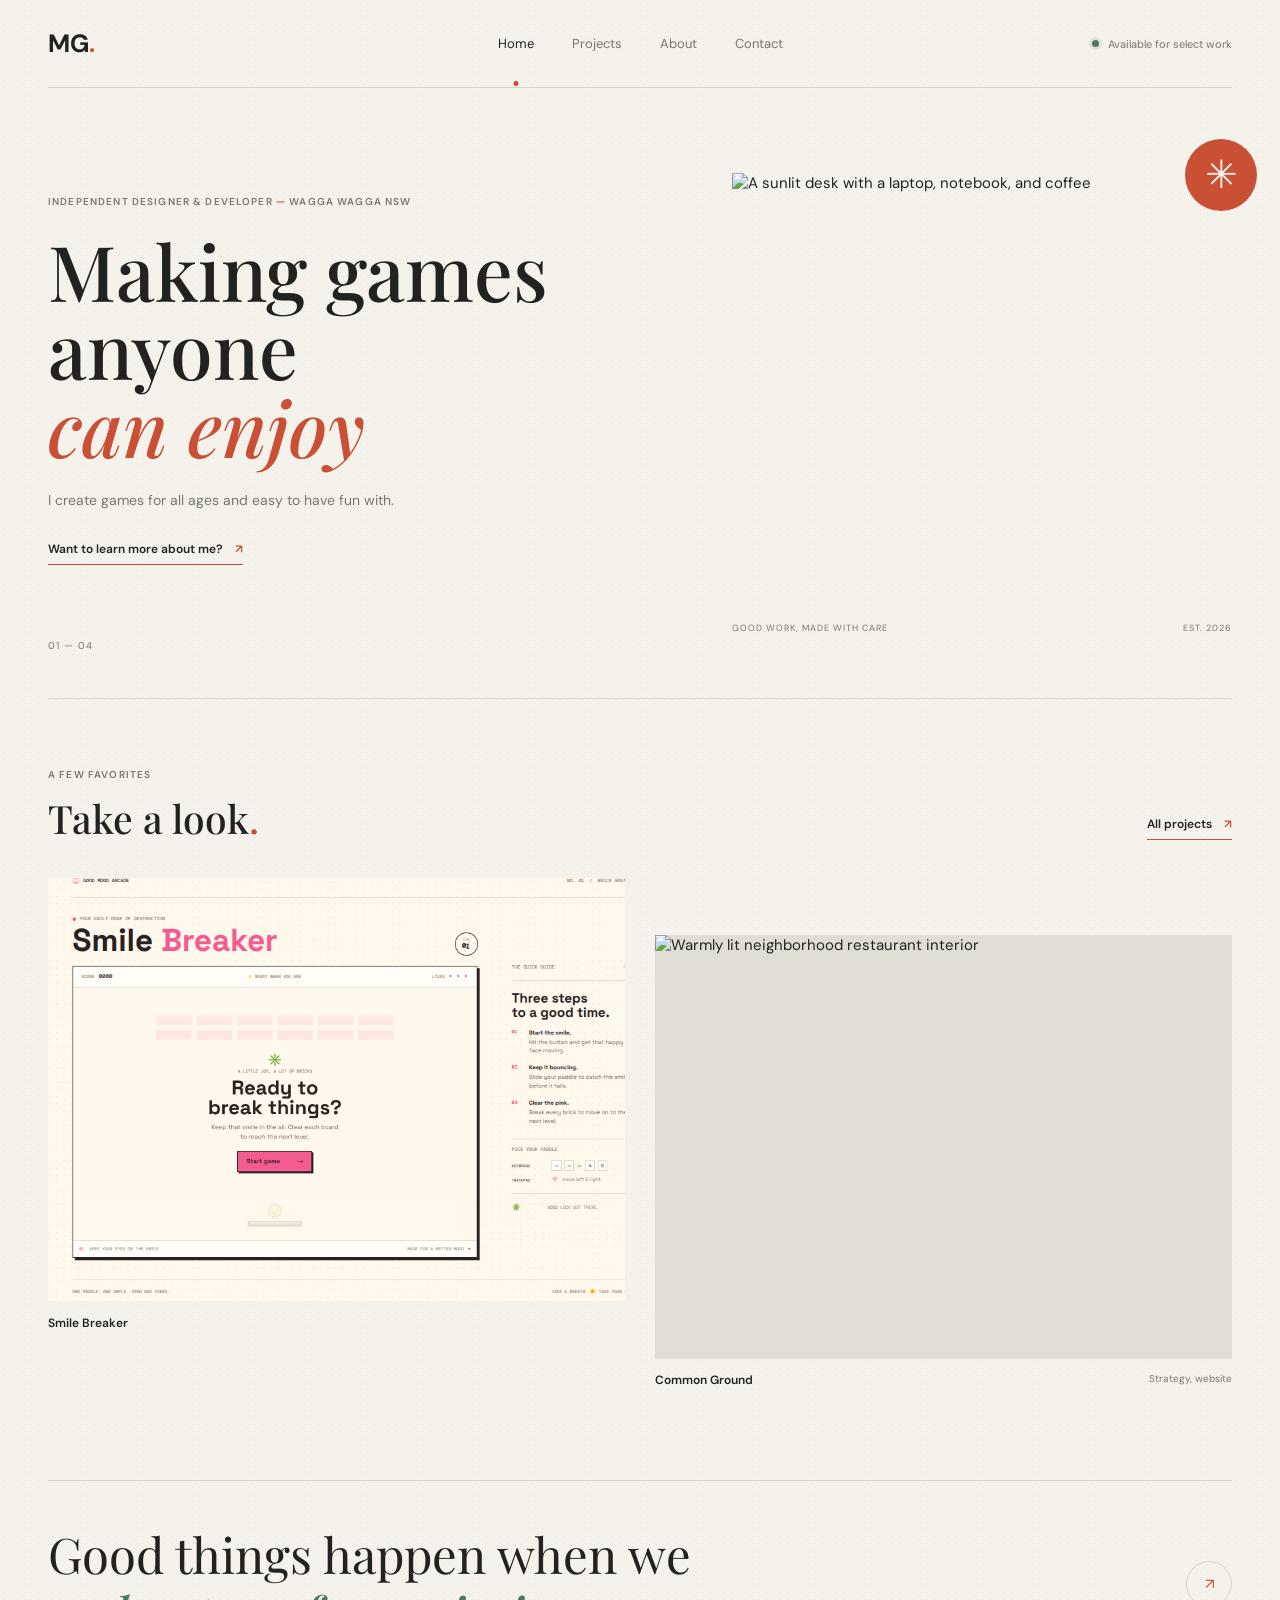
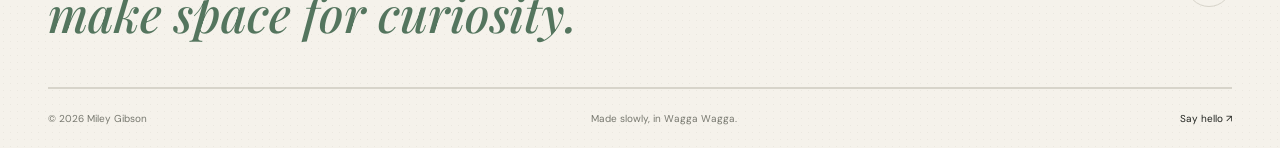
==== index.html @ dce5a99c "fixed images" ====
<!doctype html>
<html lang="en">
  <head>
    <meta charset="utf-8">
    <meta name="viewport" content="width=device-width, initial-scale=1">
    <meta name="description" content="The portfolio of Miley Gibson, an independent designer and developer.">
    <title>Miley Gibson — Designer & Developer</title>
    <link rel="preconnect" href="https://fonts.googleapis.com">
    <link rel="preconnect" href="https://fonts.gstatic.com" crossorigin>
    <link href="https://fonts.googleapis.com/css2?family=DM+Sans:wght@400;500;600;700&family=Playfair+Display:ital,wght@0,500;0,600;1,500;1,600&display=swap" rel="stylesheet">
    <link rel="stylesheet" href="styles.css">
  </head>
  <body>
    <header class="site-header">
      <a class="wordmark" href="index.html" aria-label="Miley Gibson, home">MG<span>.</span></a>
      <nav class="site-nav" aria-label="Main navigation">
        <a href="index.html" aria-current="page">Home</a>
        <a href="projects.html">Projects</a>
        <a href="about.html">About</a>
        <a href="contact.html">Contact</a>
      </nav>
      <a class="availability" href="contact.html"><span></span> Available for select work</a>
    </header>

    <main>
      <section class="home-hero page-wrap">
        <div class="hero-copy">
          <p class="eyebrow">Independent designer & developer <span>—</span> Wagga Wagga NSW</p>
          <h1>Making games<br>anyone<br><em>can enjoy</em></h1>
          <p class="hero-intro">I create games for all ages and easy to have fun with.</p>
          <a class="text-link" href="about.html">Want to learn more about me? <span aria-hidden="true">↗</span></a>
        </div>
        <figure class="hero-visual">
          <img src="https://images.unsplash.com/photo-1498050108023-c5249f4df085?auto=format&fit=crop&w=1400&q=85" alt="A sunlit desk with a laptop, notebook, and coffee">
          <figcaption><span>GOOD WORK, MADE WITH CARE</span><span>EST. 2026</span></figcaption>
          <span class="hero-stamp" aria-hidden="true">✳</span>
        </figure>
        <p class="hero-index" aria-hidden="true">01 — 04</p>
      </section>

      <section class="selected-work page-wrap" aria-labelledby="selected-work-title">
        <div class="section-heading">
          <div>
            <p class="eyebrow">A few favorites</p>
            <h2 id="selected-work-title">Take a look<span class="accent-dot">.</span></h2>
          </div>
          <a class="text-link" href="projects.html">All projects <span aria-hidden="true">↗</span></a>
        </div>
        <div class="project-grid">
          <a class="project-tile" href="/images/smilebreaker.png">
            <img src="images/smilebreaker.png" alt="Screenshot of Smile Breaker">
            <span class="tile-meta"><span>Smile Breaker</span><span></span></span>
          </a>
          <a class="project-tile project-tile-offset" href="projects.html#common-ground">
            <img src="https://images.unsplash.com/photo-1517248135467-4c7edcad34c4?auto=format&fit=crop&w=1100&q=85" alt="Warmly lit neighborhood restaurant interior">
            <span class="tile-meta"><span>Common Ground</span><span>Strategy, website</span></span>
          </a>
        </div>
      </section>

      <section class="home-note page-wrap">
        <p>Good things happen when we <em>make space for curiosity.</em></p>
        <a class="round-link" href="about.html" aria-label="Read more about Miley">↗</a>
      </section>
    </main>

    <footer class="site-footer page-wrap">
      <span>© 2026 Miley Gibson</span>
      <span>Made slowly, in Wagga Wagga.</span>
      <a href="mailto:mileygibson2028@gmail.com">Say hello ↗</a>
    </footer>
  </body>
</html>
---- styles.css ----
:root {
  color-scheme: light;
  --paper: #f5f2eb;
  --ink: #20231f;
  --muted: #77786f;
  --line: #d7d4ca;
  --coral: #c94f35;
  --green: #54755e;
  --serif: "Playfair Display", Georgia, serif;
  --sans: "DM Sans", sans-serif;
}

* { box-sizing: border-box; }

html { scroll-behavior: smooth; }

body {
  margin: 0;
  background-color: var(--paper);
  background-image: radial-gradient(#2528200d 0.65px, transparent 0.65px);
  background-size: 7px 7px;
  color: var(--ink);
  font-family: var(--sans);
  font-size: 15px;
  -webkit-font-smoothing: antialiased;
}

a { color: inherit; text-decoration: none; }
a:focus-visible { outline: 2px solid var(--coral); outline-offset: 5px; }
img { display: block; width: 100%; height: 100%; object-fit: cover; }
figure { margin: 0; }

.page-wrap { width: min(1190px, calc(100% - 96px)); margin-inline: auto; }

.site-header {
  width: min(1320px, calc(100% - 96px));
  height: 88px;
  margin-inline: auto;
  display: grid;
  grid-template-columns: 1fr 2fr 1fr;
  align-items: center;
  border-bottom: 1px solid var(--line);
}

.wordmark { font-size: 25px; font-weight: 700; letter-spacing: 0; }
.wordmark span, .accent-dot { color: var(--coral); }
.site-nav { display: flex; justify-content: center; gap: 38px; }
.site-nav a { position: relative; color: var(--muted); font-size: 13px; transition: color 180ms ease; }
.site-nav a:hover, .site-nav a[aria-current="page"] { color: var(--ink); }
.site-nav a[aria-current="page"]::after { position: absolute; bottom: -34px; left: 50%; width: 5px; height: 5px; border-radius: 50%; background: var(--coral); content: ""; transform: translateX(-50%); }
.availability { display: flex; justify-content: flex-end; align-items: center; gap: 9px; color: var(--muted); font-size: 11px; }
.availability > span { width: 7px; height: 7px; border-radius: 50%; background: var(--green); box-shadow: 0 0 0 3px #54755e20; }

.home-hero { position: relative; min-height: 610px; display: grid; grid-template-columns: 1fr 0.82fr; align-items: center; gap: 75px; padding-block: 74px 85px; }
.hero-copy { position: relative; z-index: 1; padding-bottom: 15px; animation: arrive 650ms ease-out both; }
.eyebrow { margin: 0 0 23px; color: var(--muted); font-size: 10px; font-weight: 600; letter-spacing: 1.15px; text-transform: uppercase; }
.eyebrow span { color: var(--coral); }
h1, h2, p { margin-top: 0; }
.hero-copy h1, .page-intro h1, .about-copy h1, .contact-copy h1 { margin-bottom: 22px; font-family: var(--serif); font-size: clamp(56px, 6vw, 82px); font-weight: 500; line-height: 1.02; letter-spacing: 0; }
h1 em, h2 em { color: var(--coral); font-weight: 500; }
.hero-intro { max-width: 370px; margin-bottom: 25px; color: var(--muted); font-size: 14px; line-height: 1.85; }
.text-link { display: inline-flex; align-items: center; gap: 12px; padding-bottom: 7px; border-bottom: 1px solid var(--coral); font-size: 12px; font-weight: 600; transition: gap 180ms ease; }
.text-link:hover { gap: 18px; }
.text-link span, .email-link span { color: var(--coral); }
.hero-visual { position: relative; height: 430px; animation: arrive 750ms 100ms ease-out both; }
.hero-visual img { object-position: center; }
.hero-visual figcaption { position: absolute; right: 0; bottom: -31px; left: 0; display: flex; justify-content: space-between; color: var(--muted); font-size: 9px; letter-spacing: 1px; }
.hero-stamp { position: absolute; top: -34px; right: -25px; display: grid; width: 72px; aspect-ratio: 1; place-items: center; border-radius: 50%; background: var(--coral); color: var(--paper); font-size: 39px; }
.hero-index { position: absolute; bottom: 36px; left: 0; color: var(--muted); font-size: 10px; letter-spacing: 1px; }

.selected-work { padding-block: 69px 92px; border-top: 1px solid var(--line); }
.section-heading { display: flex; justify-content: space-between; align-items: end; margin-bottom: 34px; }
.section-heading .eyebrow { margin-bottom: 11px; }
.section-heading h2 { margin: 0; font-family: var(--serif); font-size: 39px; font-weight: 500; }
.section-heading > .text-link { margin-bottom: 4px; }
.project-grid { display: grid; grid-template-columns: 1fr 1fr; gap: 30px; align-items: start; }
.project-tile { display: block; }
.project-tile img { aspect-ratio: 1.36; background: #e0ddd4; transition: filter 220ms ease; }
.project-tile:hover img { filter: saturate(1.13); }
.project-tile-offset { margin-top: 57px; }
.tile-meta { display: flex; justify-content: space-between; gap: 16px; padding-top: 13px; font-size: 12px; font-weight: 600; }
.tile-meta span + span { color: var(--muted); font-size: 10px; font-weight: 400; }
.home-note { display: flex; justify-content: space-between; align-items: center; padding-block: 44px; border-top: 1px solid var(--line); border-bottom: 1px solid var(--line); }
.home-note p { max-width: 660px; margin: 0; font-family: var(--serif); font-size: clamp(30px, 4vw, 49px); line-height: 1.2; }
.home-note em { color: var(--green); font-weight: 500; }
.round-link { display: grid; width: 46px; aspect-ratio: 1; place-items: center; border: 1px solid var(--line); border-radius: 50%; color: var(--coral); transition: color 180ms ease, background 180ms ease; }
.round-link:hover { background: var(--coral); color: white; }

.inner-page { min-height: calc(100vh - 160px); padding-top: 80px; }
.page-intro { display: grid; grid-template-columns: 1fr 0.6fr; align-items: end; margin-bottom: 65px; }
.page-intro .eyebrow { grid-column: 1 / -1; margin-bottom: 22px; }
.page-intro h1 { margin: 0; }
.intro-note { max-width: 340px; margin: 0 0 8px; color: var(--muted); font-size: 14px; line-height: 1.8; }
.work-list { display: grid; grid-template-columns: 1fr 1fr; column-gap: 29px; row-gap: 57px; }
.work-item:nth-child(3) { grid-column: 1 / -1; width: calc(50% - 15px); }
.work-image { position: relative; display: block; overflow: hidden; background: #e0ddd4; }
.work-image img { aspect-ratio: 1.37; transition: transform 350ms ease; }
.work-image:hover img { transform: scale(1.025); }
.image-arrow { position: absolute; right: 13px; bottom: 13px; display: grid; width: 35px; aspect-ratio: 1; place-items: center; border-radius: 50%; background: var(--paper); color: var(--coral); }
.work-caption { padding-top: 15px; }
.work-caption h2 { margin-bottom: 5px; font-family: var(--serif); font-size: 24px; font-weight: 500; }
.work-caption p { margin-bottom: 10px; color: var(--muted); font-size: 12px; }
.work-caption > span { color: var(--green); font-size: 9px; letter-spacing: 0.45px; text-transform: uppercase; }
.closing-cta { display: flex; align-items: center; justify-content: space-between; margin-top: 75px; padding-block: 26px; border-top: 1px solid var(--line); border-bottom: 1px solid var(--line); }
.closing-cta p { margin: 0; font-family: var(--serif); font-size: 23px; }

.about-layout { display: grid; grid-template-columns: 1fr 0.82fr; align-items: center; gap: 90px; padding-block: 10px 100px; }
.about-copy h1 { margin-bottom: 22px; }
.about-lede { max-width: 420px; margin-bottom: 23px; color: var(--ink); font-family: var(--serif); font-size: 21px; line-height: 1.5; }
.about-copy > p:not(.eyebrow):not(.about-lede) { max-width: 445px; margin-bottom: 17px; color: var(--muted); font-size: 13px; line-height: 1.9; }
.about-copy .text-link { margin-top: 10px; }
.about-image { position: relative; height: 455px; }
.about-image img { object-position: center; }
.about-image figcaption { position: absolute; right: 0; bottom: -25px; color: var(--muted); font-size: 10px; }
.about-details { display: grid; grid-template-columns: 1fr 0.82fr; gap: 90px; padding-block: 44px 70px; border-top: 1px solid var(--line); }
.about-details .eyebrow { margin-bottom: 14px; }
.about-details h2 { margin: 0; font-family: var(--serif); font-size: 35px; font-weight: 500; line-height: 1.18; }
.capabilities { margin: 0; padding: 0; list-style: none; }
.capabilities li { display: flex; gap: 20px; padding-block: 15px; border-bottom: 1px solid var(--line); font-size: 13px; }
.capabilities li:first-child { border-top: 1px solid var(--line); }
.capabilities li span { color: var(--coral); font-size: 10px; }

.contact-page { display: flex; flex-direction: column; justify-content: center; padding-top: 40px; padding-bottom: 55px; }
.contact-layout { display: grid; grid-template-columns: 1fr 0.52fr; align-items: center; gap: 105px; padding-block: 40px 72px; }
.contact-copy h1 { margin-bottom: 24px; }
.contact-lede { max-width: 400px; margin-bottom: 28px; color: var(--muted); font-size: 14px; line-height: 1.85; }
.email-link { display: inline-flex; align-items: center; gap: 13px; padding-bottom: 7px; border-bottom: 1px solid var(--coral); font-family: var(--serif); font-size: 20px; }
.contact-note { min-height: 270px; padding: 27px 28px; border: 1px solid var(--line); background: #f7f5efb3; }
.note-mark { display: block; margin-bottom: 16px; color: var(--coral); font-size: 25px; }
.contact-note > p { max-width: 220px; margin-bottom: 31px; font-family: var(--serif); font-size: 20px; line-height: 1.4; }
.contact-meta { display: grid; gap: 5px; margin-top: 17px; }
.contact-meta span { color: var(--muted); font-size: 9px; letter-spacing: 1px; }
.contact-meta strong { font-size: 11px; font-weight: 500; }
.contact-meta a:hover { color: var(--coral); }
.contact-bottom { display: flex; justify-content: space-between; padding-top: 20px; border-top: 1px solid var(--line); color: var(--muted); font-size: 10px; }

.site-footer { display: flex; justify-content: space-between; gap: 16px; padding-block: 23px; border-top: 1px solid var(--line); color: var(--muted); font-size: 10px; }
.site-footer a { color: var(--ink); }
.site-footer a:hover { color: var(--coral); }

@keyframes arrive { from { opacity: 0; transform: translateY(12px); } to { opacity: 1; transform: translateY(0); } }

@media (max-width: 800px) {
  .page-wrap, .site-header { width: min(100% - 48px, 620px); }
  .site-header { height: 75px; grid-template-columns: auto 1fr; }
  .site-nav { justify-content: flex-end; gap: clamp(13px, 4vw, 28px); }
  .availability { display: none; }
  .home-hero { min-height: auto; grid-template-columns: 1fr 0.85fr; gap: 32px; padding-block: 75px 80px; }
  .hero-copy h1, .page-intro h1, .about-copy h1, .contact-copy h1 { font-size: clamp(51px, 9vw, 70px); }
  .hero-visual { height: 340px; }
  .hero-stamp { right: -14px; width: 59px; font-size: 31px; }
  .about-layout { gap: 40px; }
  .about-details { gap: 40px; }
  .contact-layout { gap: 50px; }
}

@media (max-width: 560px) {
  .page-wrap, .site-header { width: calc(100% - 40px); }
  .site-header { height: auto; min-height: 78px; grid-template-columns: 1fr; gap: 13px; padding-block: 13px; }
  .wordmark { font-size: 22px; }
  .site-nav { justify-content: space-between; gap: 12px; }
  .site-nav a { font-size: 12px; }
  .site-nav a[aria-current="page"]::after { bottom: -7px; }
  .home-hero { grid-template-columns: 1fr; gap: 42px; padding-block: 59px 62px; }
  .hero-copy { padding: 0; }
  .hero-copy h1, .page-intro h1, .about-copy h1, .contact-copy h1 { font-size: clamp(54px, 14vw, 72px); }
  .hero-visual { height: 300px; margin-right: 10px; }
  .hero-index { bottom: 16px; }
  .selected-work { padding-block: 48px 58px; }
  .section-heading h2 { font-size: 32px; }
  .section-heading { align-items: end; gap: 12px; }
  .section-heading > .text-link { flex: 0 0 auto; font-size: 10px; }
  .project-grid { grid-template-columns: 1fr; gap: 27px; }
  .project-tile-offset { margin-top: 0; }
  .home-note { gap: 18px; padding-block: 30px; }
  .home-note p { font-size: 31px; }
  .round-link { flex: 0 0 42px; width: 42px; }
  .inner-page { min-height: auto; padding-top: 58px; }
  .page-intro { grid-template-columns: 1fr; gap: 14px; margin-bottom: 40px; }
  .page-intro .eyebrow { margin-bottom: 5px; }
  .intro-note { max-width: 380px; }
  .work-list { grid-template-columns: 1fr; row-gap: 35px; }
  .work-item:nth-child(3) { grid-column: auto; width: 100%; }
  .closing-cta { margin-top: 48px; }
  .about-layout { grid-template-columns: 1fr; gap: 40px; padding-block: 0 75px; }
  .about-image { height: 340px; margin-right: 8px; }
  .about-details { grid-template-columns: 1fr; gap: 27px; padding-block: 35px 48px; }
  .contact-page { padding-top: 27px; }
  .contact-layout { grid-template-columns: 1fr; gap: 38px; padding-block: 32px 48px; }
  .contact-note { min-height: auto; }
  .contact-bottom { gap: 18px; line-height: 1.6; }
  .contact-bottom span:last-child { text-align: right; }
  .site-footer { flex-wrap: wrap; row-gap: 9px; font-size: 9px; }
}

@media (prefers-reduced-motion: reduce) {
  *, *::before, *::after { scroll-behavior: auto !important; animation-duration: 0.01ms !important; transition-duration: 0.01ms !important; }
}
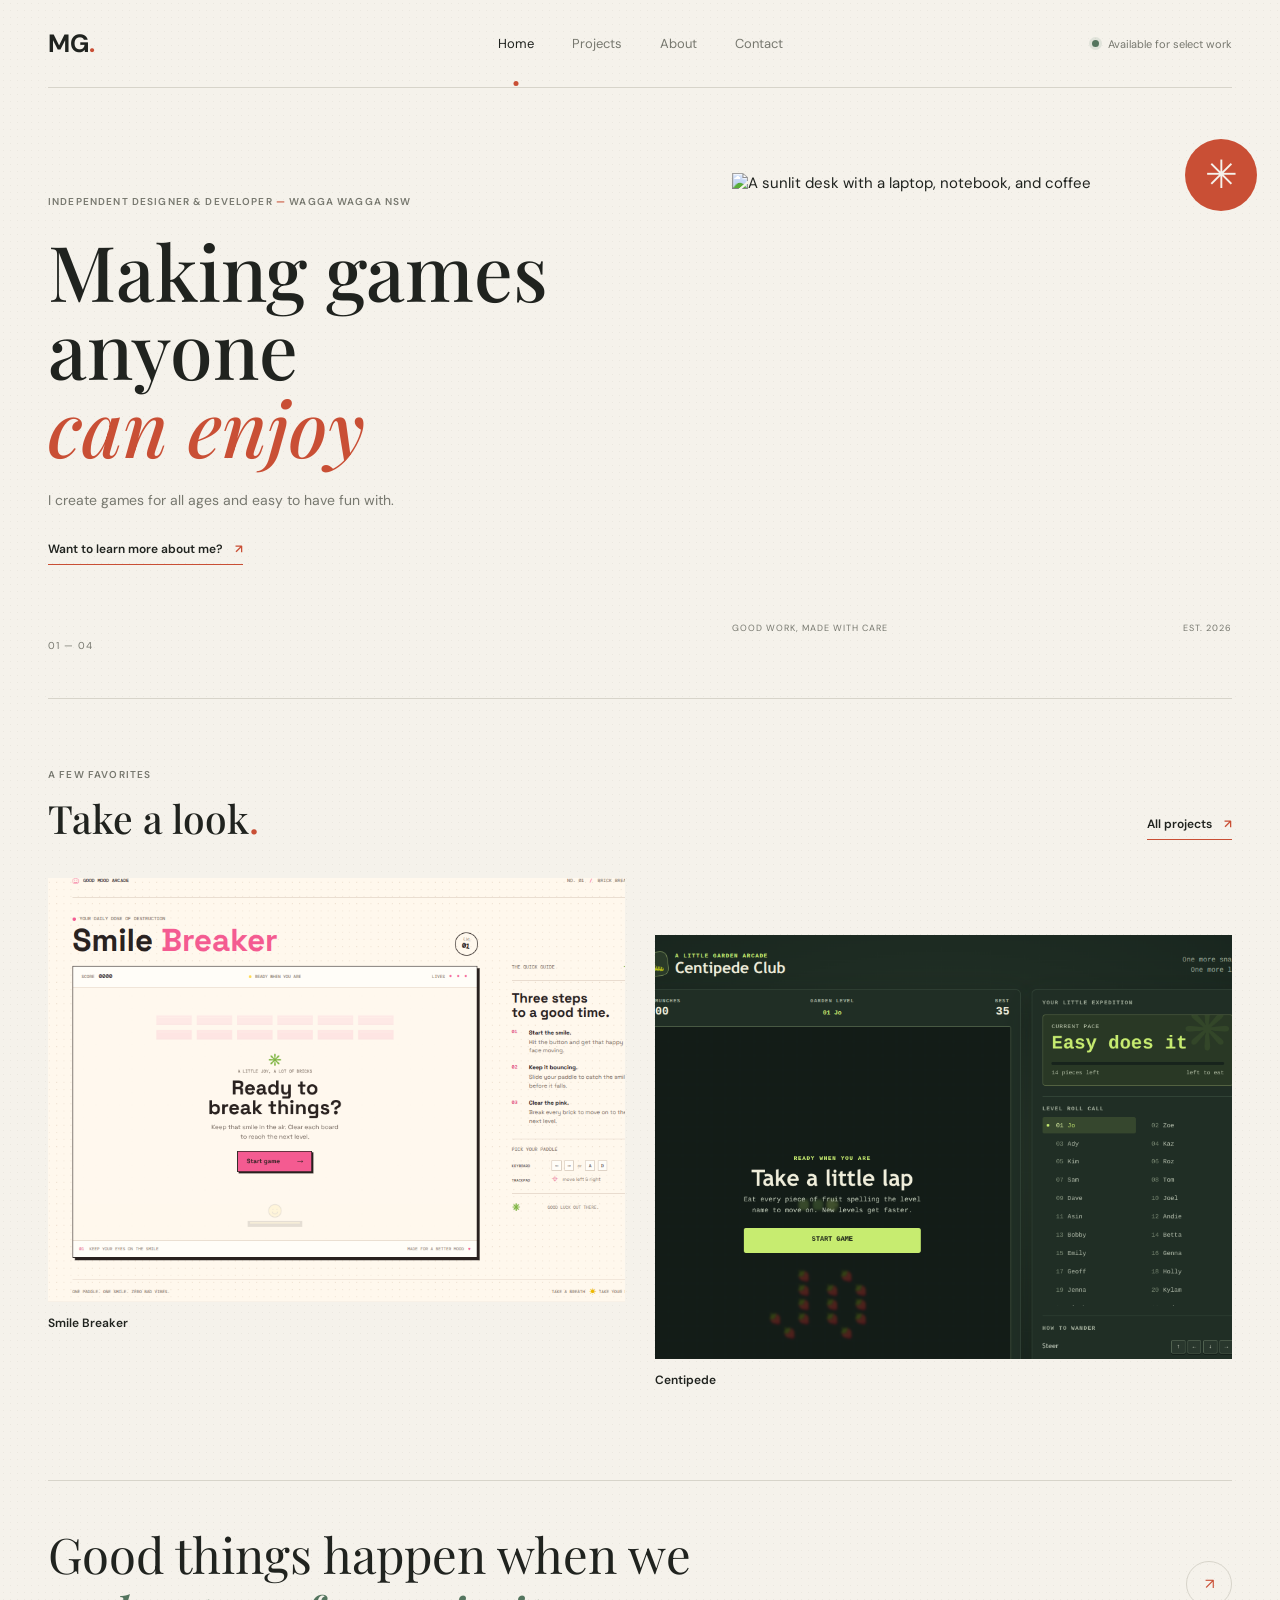
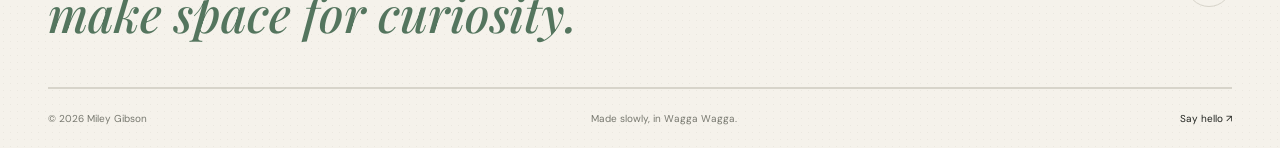
==== commit 286267ee: "added centipede" ====
--- a/index.html
+++ b/index.html
@@ -47,13 +47,13 @@
           <a class="text-link" href="projects.html">All projects <span aria-hidden="true">↗</span></a>
         </div>
         <div class="project-grid">
-          <a class="project-tile" href="/images/smilebreaker.png">
+          <a class="project-tile" href="https://mileygibson.github.io/smilebreaker/">
             <img src="images/smilebreaker.png" alt="Screenshot of Smile Breaker">
             <span class="tile-meta"><span>Smile Breaker</span><span></span></span>
           </a>
-          <a class="project-tile project-tile-offset" href="projects.html#common-ground">
-            <img src="https://images.unsplash.com/photo-1517248135467-4c7edcad34c4?auto=format&fit=crop&w=1100&q=85" alt="Warmly lit neighborhood restaurant interior">
-            <span class="tile-meta"><span>Common Ground</span><span>Strategy, website</span></span>
+          <a class="project-tile project-tile-offset" href="https://mileygibson.github.io/centipede/">
+            <img src="images/centipede.png" alt="Centipede">
+            <span class="tile-meta"><span>Centipede</span><span></span></span>
           </a>
         </div>
       </section>
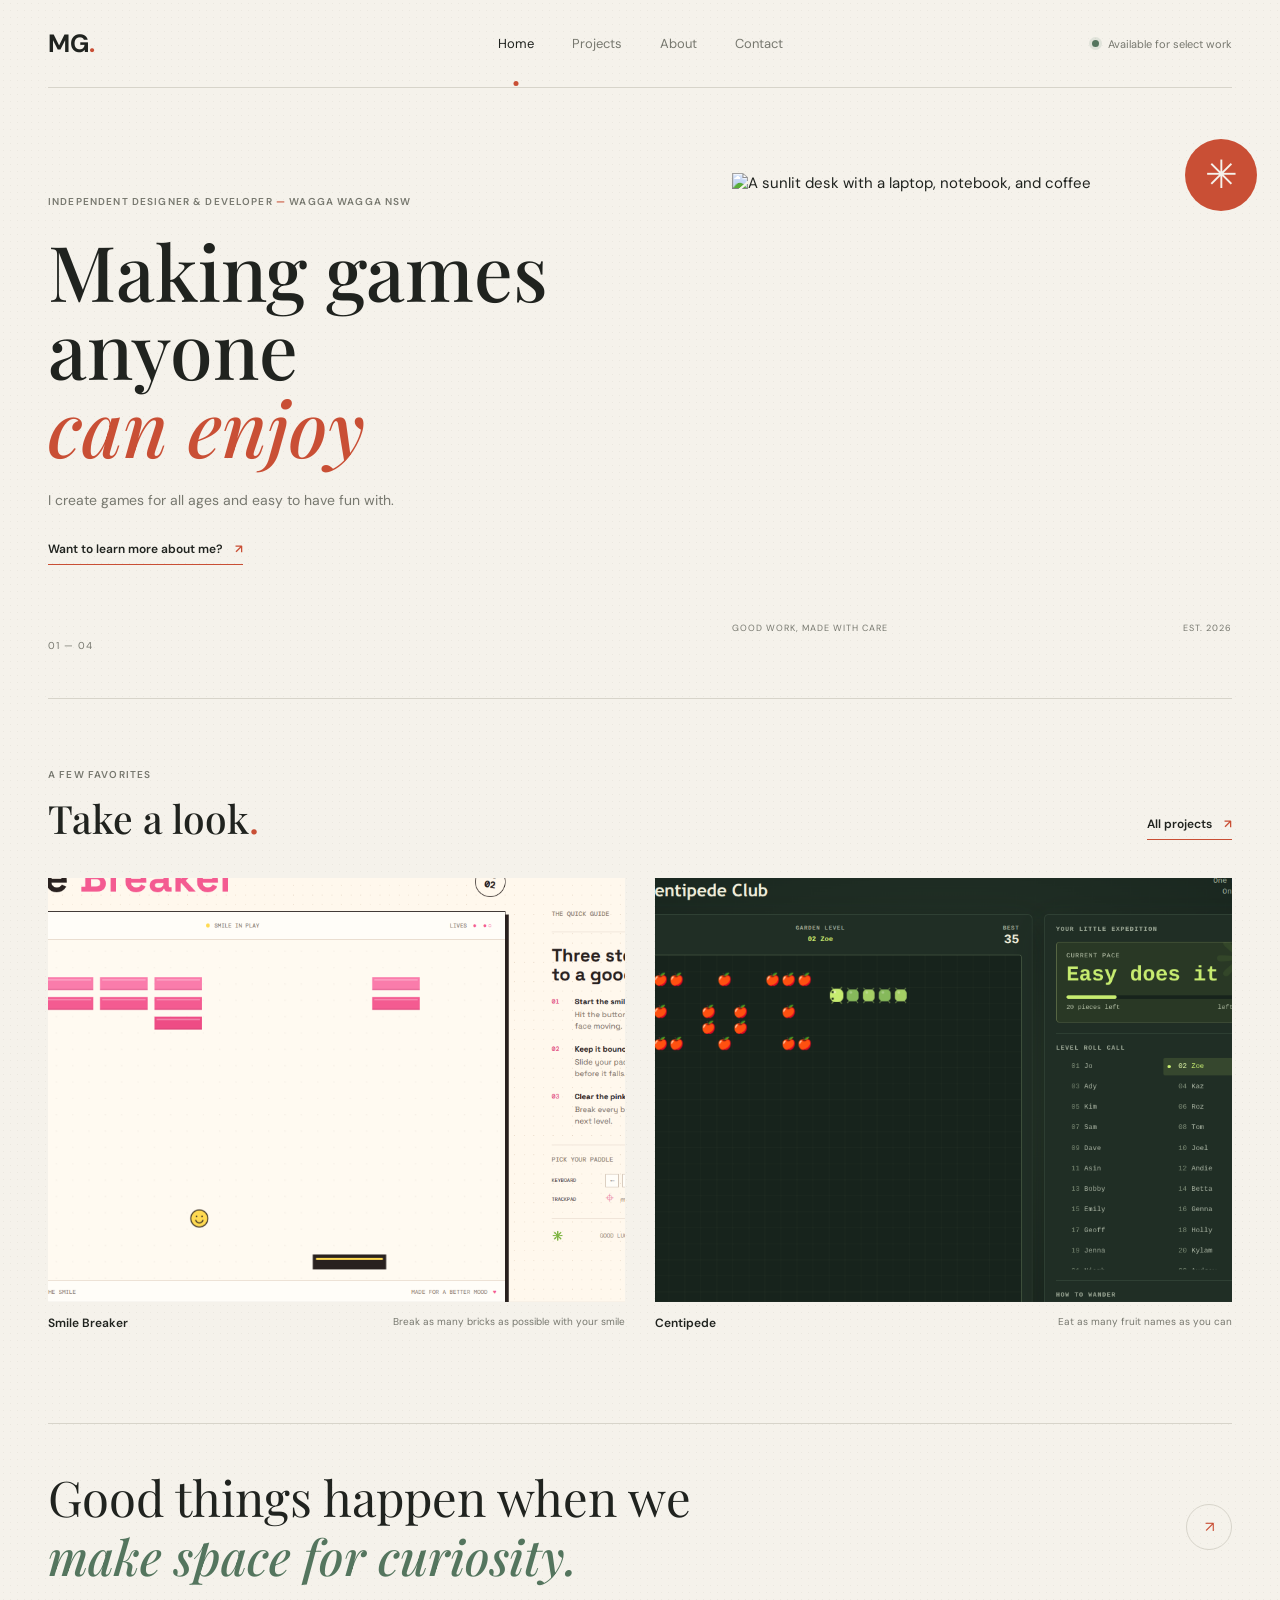
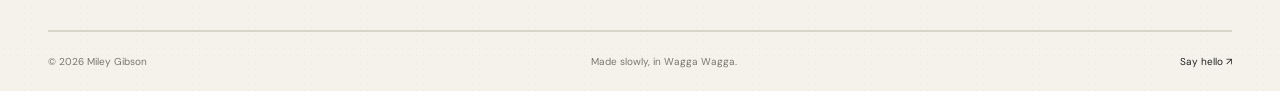
==== commit 203af033: "changed images to action and alligned them" ====
--- a/index.html
+++ b/index.html
@@ -48,12 +48,12 @@
         </div>
         <div class="project-grid">
           <a class="project-tile" href="https://mileygibson.github.io/smilebreaker/">
-            <img src="images/smilebreaker.png" alt="Screenshot of Smile Breaker">
-            <span class="tile-meta"><span>Smile Breaker</span><span></span></span>
+            <img src="images/smilebreakeraction.png" alt="Screenshot of Smile Breaker">
+            <span class="tile-meta"><span>Smile Breaker</span><span>Break as many bricks as possible with your smile</span></span>
           </a>
-          <a class="project-tile project-tile-offset" href="https://mileygibson.github.io/centipede/">
-            <img src="images/centipede.png" alt="Centipede">
-            <span class="tile-meta"><span>Centipede</span><span></span></span>
+          <a class="project-tile" href="https://mileygibson.github.io/centipede/">
+            <img src="images/centipedeaction.png" alt="Centipede">
+            <span class="tile-meta"><span>Centipede</span><span>Eat as many fruit names as you can</span></span>
           </a>
         </div>
       </section>
--- a/styles.css
+++ b/styles.css
@@ -77,7 +77,6 @@
 .project-tile { display: block; }
 .project-tile img { aspect-ratio: 1.36; background: #e0ddd4; transition: filter 220ms ease; }
 .project-tile:hover img { filter: saturate(1.13); }
-.project-tile-offset { margin-top: 57px; }
 .tile-meta { display: flex; justify-content: space-between; gap: 16px; padding-top: 13px; font-size: 12px; font-weight: 600; }
 .tile-meta span + span { color: var(--muted); font-size: 10px; font-weight: 400; }
 .home-note { display: flex; justify-content: space-between; align-items: center; padding-block: 44px; border-top: 1px solid var(--line); border-bottom: 1px solid var(--line); }
@@ -171,7 +170,6 @@
   .section-heading { align-items: end; gap: 12px; }
   .section-heading > .text-link { flex: 0 0 auto; font-size: 10px; }
   .project-grid { grid-template-columns: 1fr; gap: 27px; }
-  .project-tile-offset { margin-top: 0; }
   .home-note { gap: 18px; padding-block: 30px; }
   .home-note p { font-size: 31px; }
   .round-link { flex: 0 0 42px; width: 42px; }
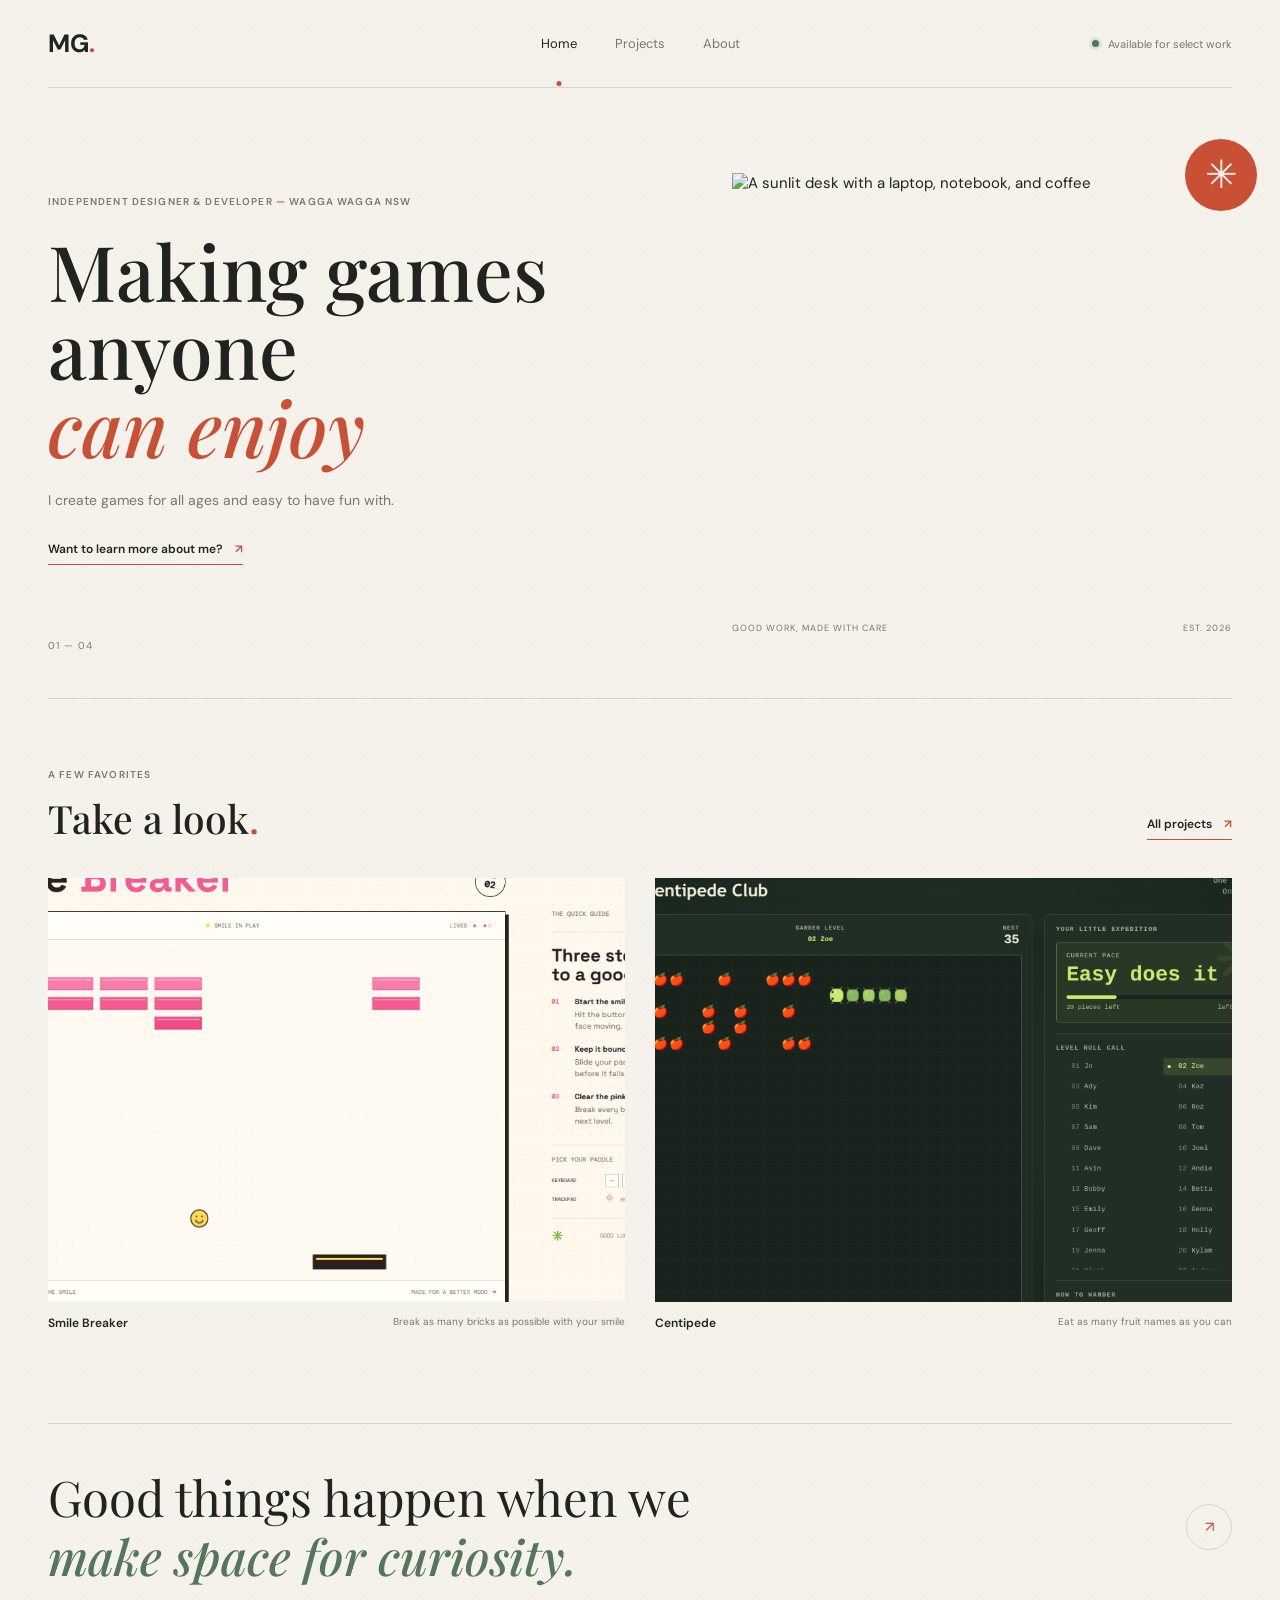
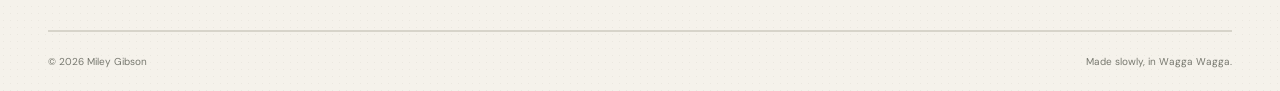
==== commit 0cfb1bee: "deleted contact page and all email" ====
--- a/index.html
+++ b/index.html
@@ -17,9 +17,8 @@
         <a href="index.html" aria-current="page">Home</a>
         <a href="projects.html">Projects</a>
         <a href="about.html">About</a>
-        <a href="contact.html">Contact</a>
       </nav>
-      <a class="availability" href="contact.html"><span></span> Available for select work</a>
+      <span class="availability"><span></span> Available for select work</span>
     </header>
 
     <main>
@@ -67,7 +66,6 @@
     <footer class="site-footer page-wrap">
       <span>© 2026 Miley Gibson</span>
       <span>Made slowly, in Wagga Wagga.</span>
-      <a href="mailto:mileygibson2028@gmail.com">Say hello ↗</a>
     </footer>
   </body>
 </html>
--- a/styles.css
+++ b/styles.css
@@ -56,12 +56,12 @@
 .eyebrow { margin: 0 0 23px; color: var(--muted); font-size: 10px; font-weight: 600; letter-spacing: 1.15px; text-transform: uppercase; }
 .eyebrow span { color: var(--coral); }
 h1, h2, p { margin-top: 0; }
-.hero-copy h1, .page-intro h1, .about-copy h1, .contact-copy h1 { margin-bottom: 22px; font-family: var(--serif); font-size: clamp(56px, 6vw, 82px); font-weight: 500; line-height: 1.02; letter-spacing: 0; }
+.hero-copy h1, .page-intro h1, .about-copy h1 { margin-bottom: 22px; font-family: var(--serif); font-size: clamp(56px, 6vw, 82px); font-weight: 500; line-height: 1.02; letter-spacing: 0; }
 h1 em, h2 em { color: var(--coral); font-weight: 500; }
 .hero-intro { max-width: 370px; margin-bottom: 25px; color: var(--muted); font-size: 14px; line-height: 1.85; }
 .text-link { display: inline-flex; align-items: center; gap: 12px; padding-bottom: 7px; border-bottom: 1px solid var(--coral); font-size: 12px; font-weight: 600; transition: gap 180ms ease; }
 .text-link:hover { gap: 18px; }
-.text-link span, .email-link span { color: var(--coral); }
+.text-link span { color: var(--coral); }
 .hero-visual { position: relative; height: 430px; animation: arrive 750ms 100ms ease-out both; }
 .hero-visual img { object-position: center; }
 .hero-visual figcaption { position: absolute; right: 0; bottom: -31px; left: 0; display: flex; justify-content: space-between; color: var(--muted); font-size: 9px; letter-spacing: 1px; }
@@ -95,7 +95,6 @@
 .work-image { position: relative; display: block; overflow: hidden; background: #e0ddd4; }
 .work-image img { aspect-ratio: 1.37; transition: transform 350ms ease; }
 .work-image:hover img { transform: scale(1.025); }
-.image-arrow { position: absolute; right: 13px; bottom: 13px; display: grid; width: 35px; aspect-ratio: 1; place-items: center; border-radius: 50%; background: var(--paper); color: var(--coral); }
 .work-caption { padding-top: 15px; }
 .work-caption h2 { margin-bottom: 5px; font-family: var(--serif); font-size: 24px; font-weight: 500; }
 .work-caption p { margin-bottom: 10px; color: var(--muted); font-size: 12px; }
@@ -119,24 +118,7 @@
 .capabilities li:first-child { border-top: 1px solid var(--line); }
 .capabilities li span { color: var(--coral); font-size: 10px; }
 
-.contact-page { display: flex; flex-direction: column; justify-content: center; padding-top: 40px; padding-bottom: 55px; }
-.contact-layout { display: grid; grid-template-columns: 1fr 0.52fr; align-items: center; gap: 105px; padding-block: 40px 72px; }
-.contact-copy h1 { margin-bottom: 24px; }
-.contact-lede { max-width: 400px; margin-bottom: 28px; color: var(--muted); font-size: 14px; line-height: 1.85; }
-.email-link { display: inline-flex; align-items: center; gap: 13px; padding-bottom: 7px; border-bottom: 1px solid var(--coral); font-family: var(--serif); font-size: 20px; }
-.contact-note { min-height: 270px; padding: 27px 28px; border: 1px solid var(--line); background: #f7f5efb3; }
-.note-mark { display: block; margin-bottom: 16px; color: var(--coral); font-size: 25px; }
-.contact-note > p { max-width: 220px; margin-bottom: 31px; font-family: var(--serif); font-size: 20px; line-height: 1.4; }
-.contact-meta { display: grid; gap: 5px; margin-top: 17px; }
-.contact-meta span { color: var(--muted); font-size: 9px; letter-spacing: 1px; }
-.contact-meta strong { font-size: 11px; font-weight: 500; }
-.contact-meta a:hover { color: var(--coral); }
-.contact-bottom { display: flex; justify-content: space-between; padding-top: 20px; border-top: 1px solid var(--line); color: var(--muted); font-size: 10px; }
-
 .site-footer { display: flex; justify-content: space-between; gap: 16px; padding-block: 23px; border-top: 1px solid var(--line); color: var(--muted); font-size: 10px; }
-.site-footer a { color: var(--ink); }
-.site-footer a:hover { color: var(--coral); }
-
 @keyframes arrive { from { opacity: 0; transform: translateY(12px); } to { opacity: 1; transform: translateY(0); } }
 
 @media (max-width: 800px) {
@@ -145,12 +127,11 @@
   .site-nav { justify-content: flex-end; gap: clamp(13px, 4vw, 28px); }
   .availability { display: none; }
   .home-hero { min-height: auto; grid-template-columns: 1fr 0.85fr; gap: 32px; padding-block: 75px 80px; }
-  .hero-copy h1, .page-intro h1, .about-copy h1, .contact-copy h1 { font-size: clamp(51px, 9vw, 70px); }
+  .hero-copy h1, .page-intro h1, .about-copy h1 { font-size: clamp(51px, 9vw, 70px); }
   .hero-visual { height: 340px; }
   .hero-stamp { right: -14px; width: 59px; font-size: 31px; }
   .about-layout { gap: 40px; }
   .about-details { gap: 40px; }
-  .contact-layout { gap: 50px; }
 }
 
 @media (max-width: 560px) {
@@ -162,7 +143,7 @@
   .site-nav a[aria-current="page"]::after { bottom: -7px; }
   .home-hero { grid-template-columns: 1fr; gap: 42px; padding-block: 59px 62px; }
   .hero-copy { padding: 0; }
-  .hero-copy h1, .page-intro h1, .about-copy h1, .contact-copy h1 { font-size: clamp(54px, 14vw, 72px); }
+  .hero-copy h1, .page-intro h1, .about-copy h1 { font-size: clamp(54px, 14vw, 72px); }
   .hero-visual { height: 300px; margin-right: 10px; }
   .hero-index { bottom: 16px; }
   .selected-work { padding-block: 48px 58px; }
@@ -183,11 +164,6 @@
   .about-layout { grid-template-columns: 1fr; gap: 40px; padding-block: 0 75px; }
   .about-image { height: 340px; margin-right: 8px; }
   .about-details { grid-template-columns: 1fr; gap: 27px; padding-block: 35px 48px; }
-  .contact-page { padding-top: 27px; }
-  .contact-layout { grid-template-columns: 1fr; gap: 38px; padding-block: 32px 48px; }
-  .contact-note { min-height: auto; }
-  .contact-bottom { gap: 18px; line-height: 1.6; }
-  .contact-bottom span:last-child { text-align: right; }
   .site-footer { flex-wrap: wrap; row-gap: 9px; font-size: 9px; }
 }
 
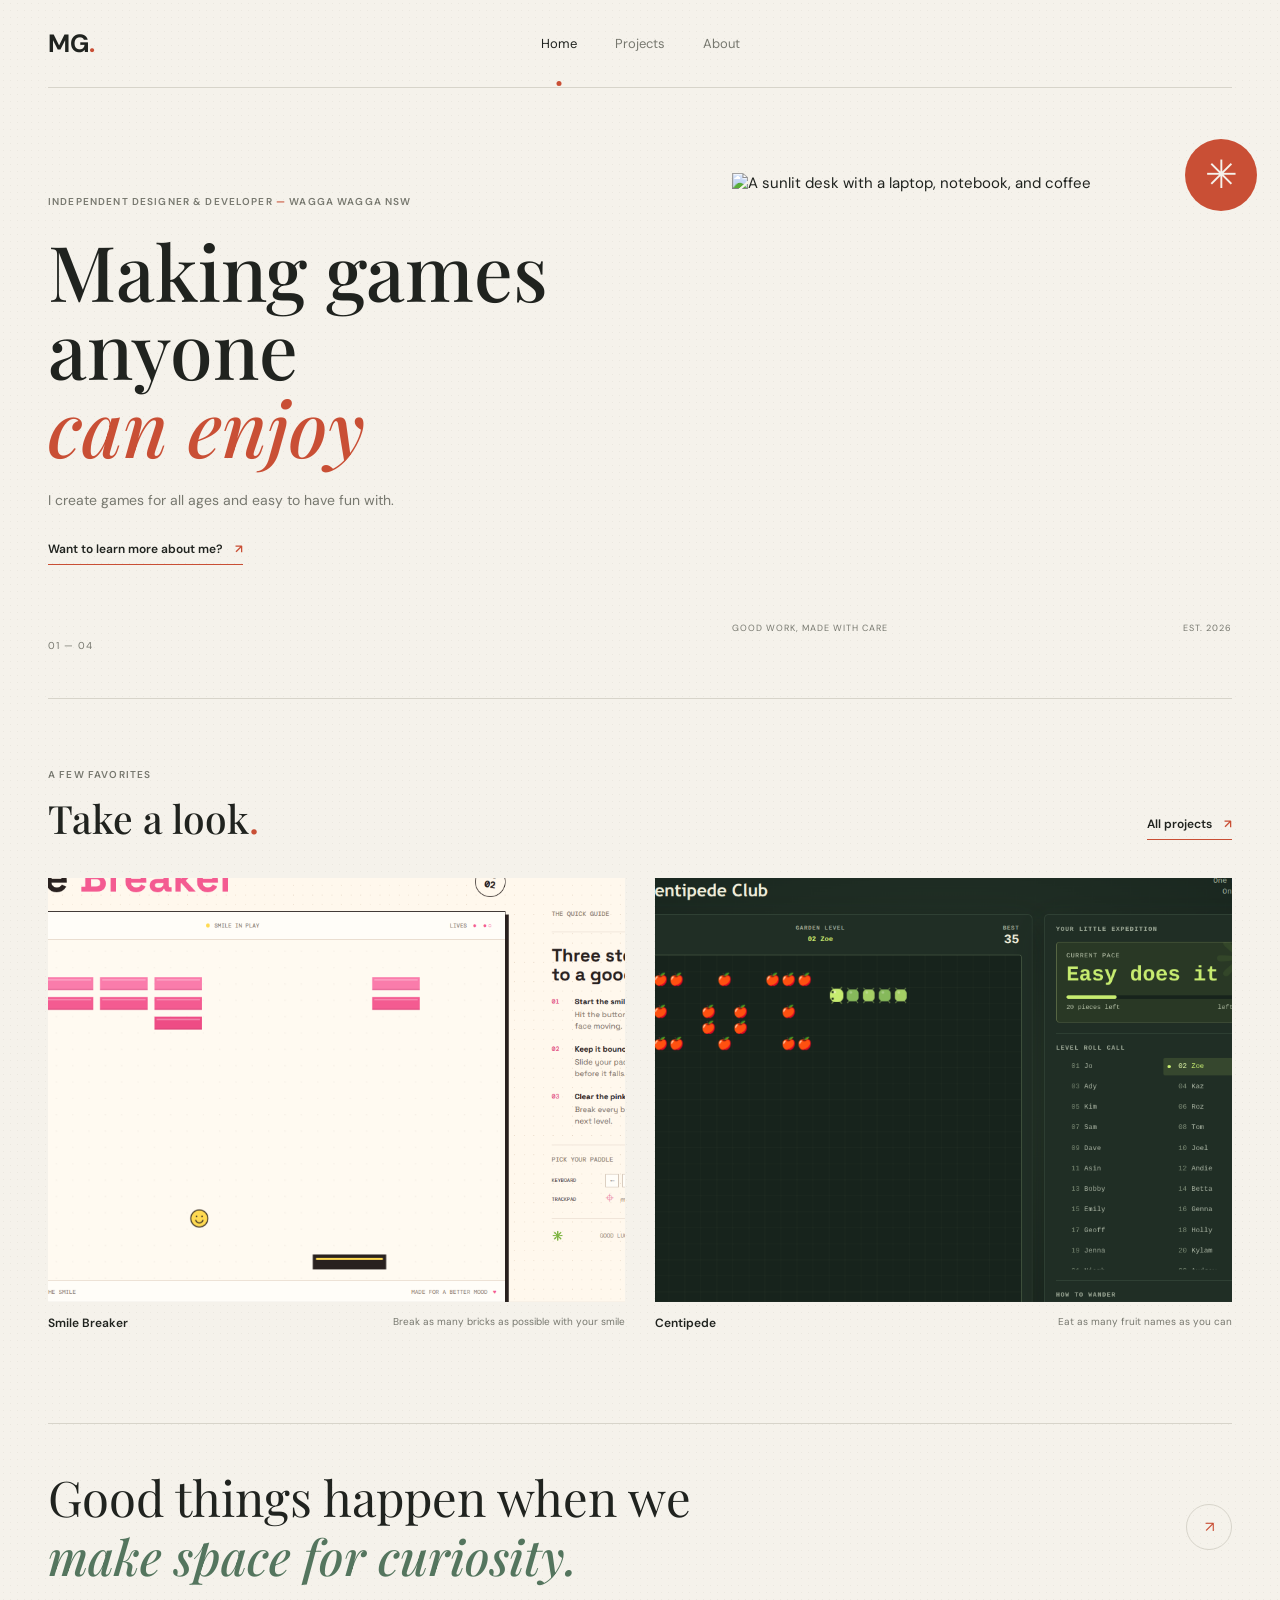
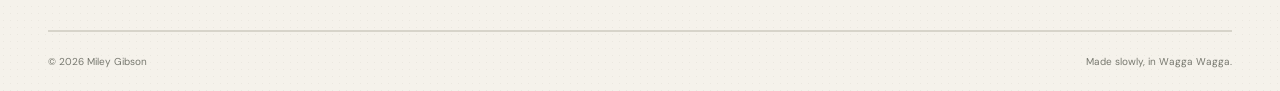
==== commit 030d0909: "changed about" ====
--- a/index.html
+++ b/index.html
@@ -18,7 +18,6 @@
         <a href="projects.html">Projects</a>
         <a href="about.html">About</a>
       </nav>
-      <span class="availability"><span></span> Available for select work</span>
     </header>
 
     <main>
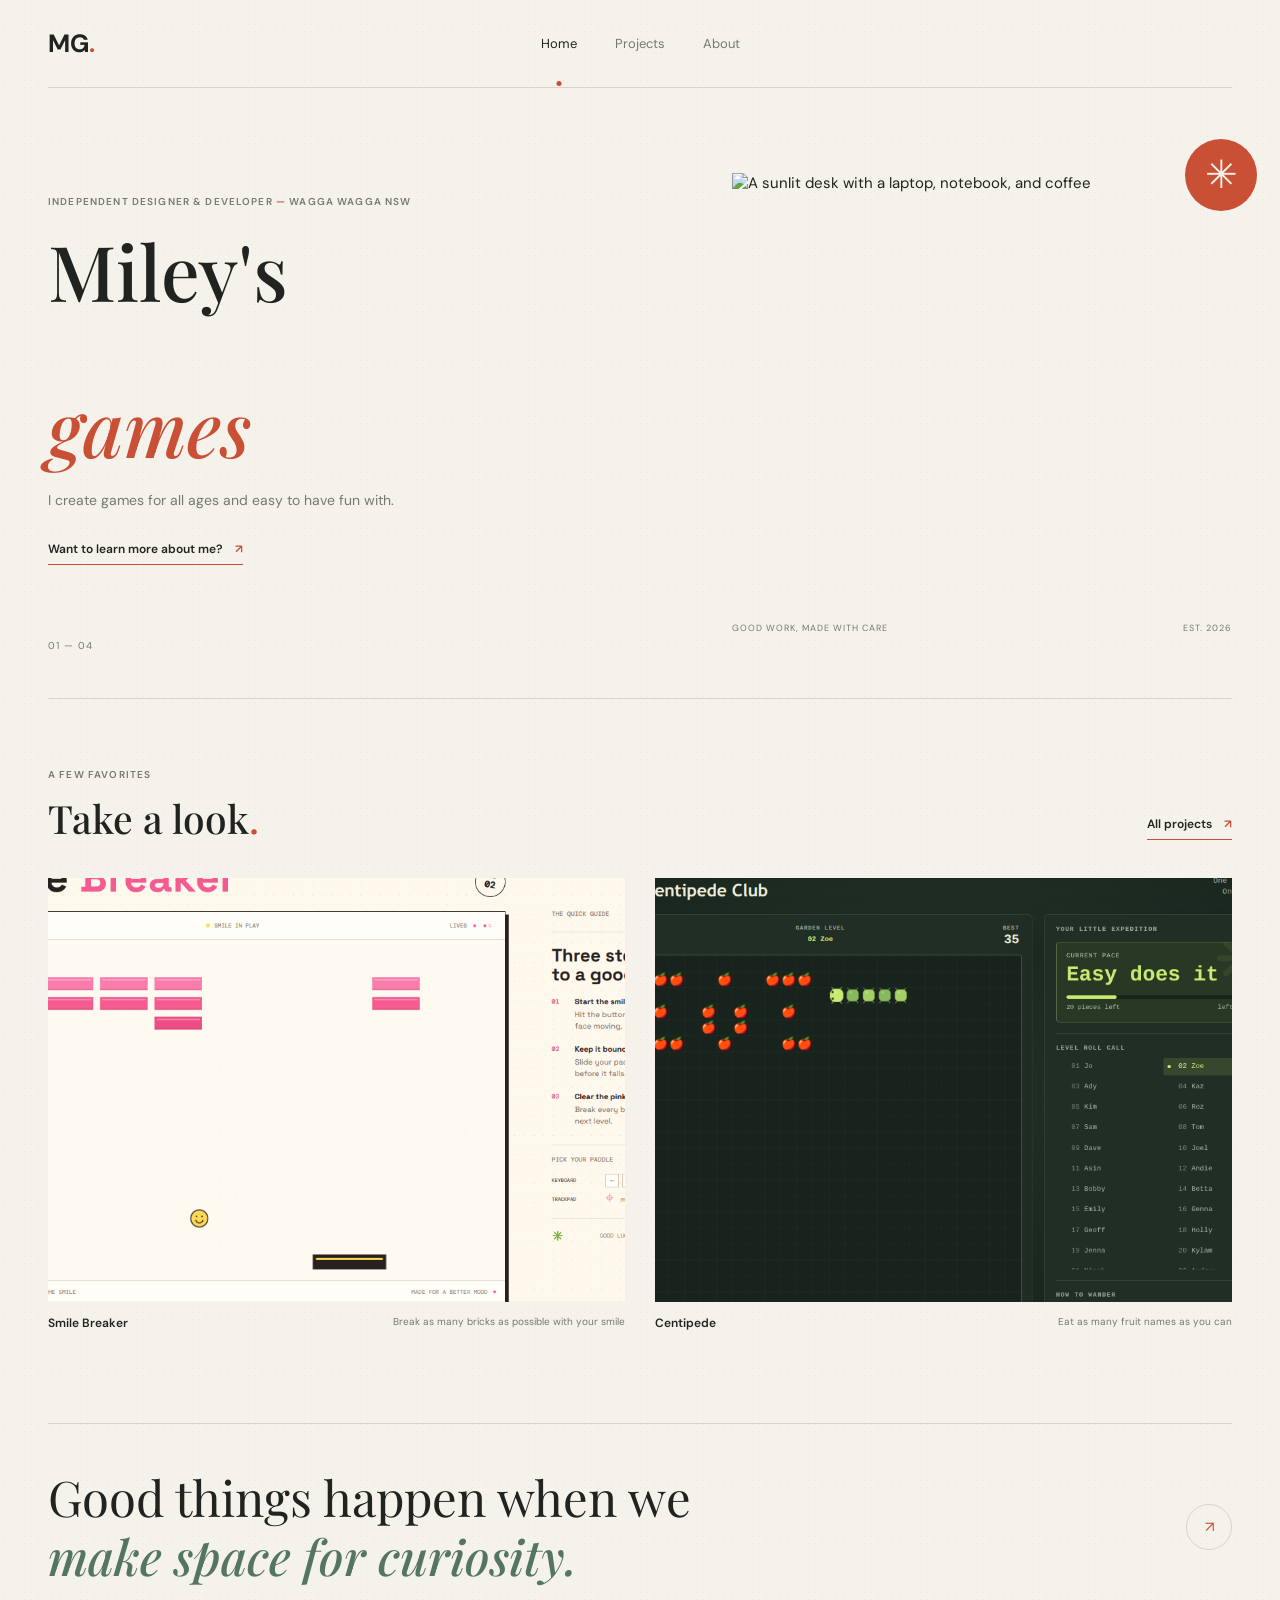
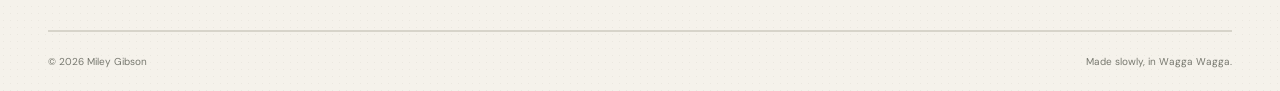
==== commit 289d6e4f: "changed words on index" ====
--- a/index.html
+++ b/index.html
@@ -24,7 +24,7 @@
       <section class="home-hero page-wrap">
         <div class="hero-copy">
           <p class="eyebrow">Independent designer & developer <span>—</span> Wagga Wagga NSW</p>
-          <h1>Making games<br>anyone<br><em>can enjoy</em></h1>
+          <h1>Miley's<br><br><em>games</em></h1>
           <p class="hero-intro">I create games for all ages and easy to have fun with.</p>
           <a class="text-link" href="about.html">Want to learn more about me? <span aria-hidden="true">↗</span></a>
         </div>
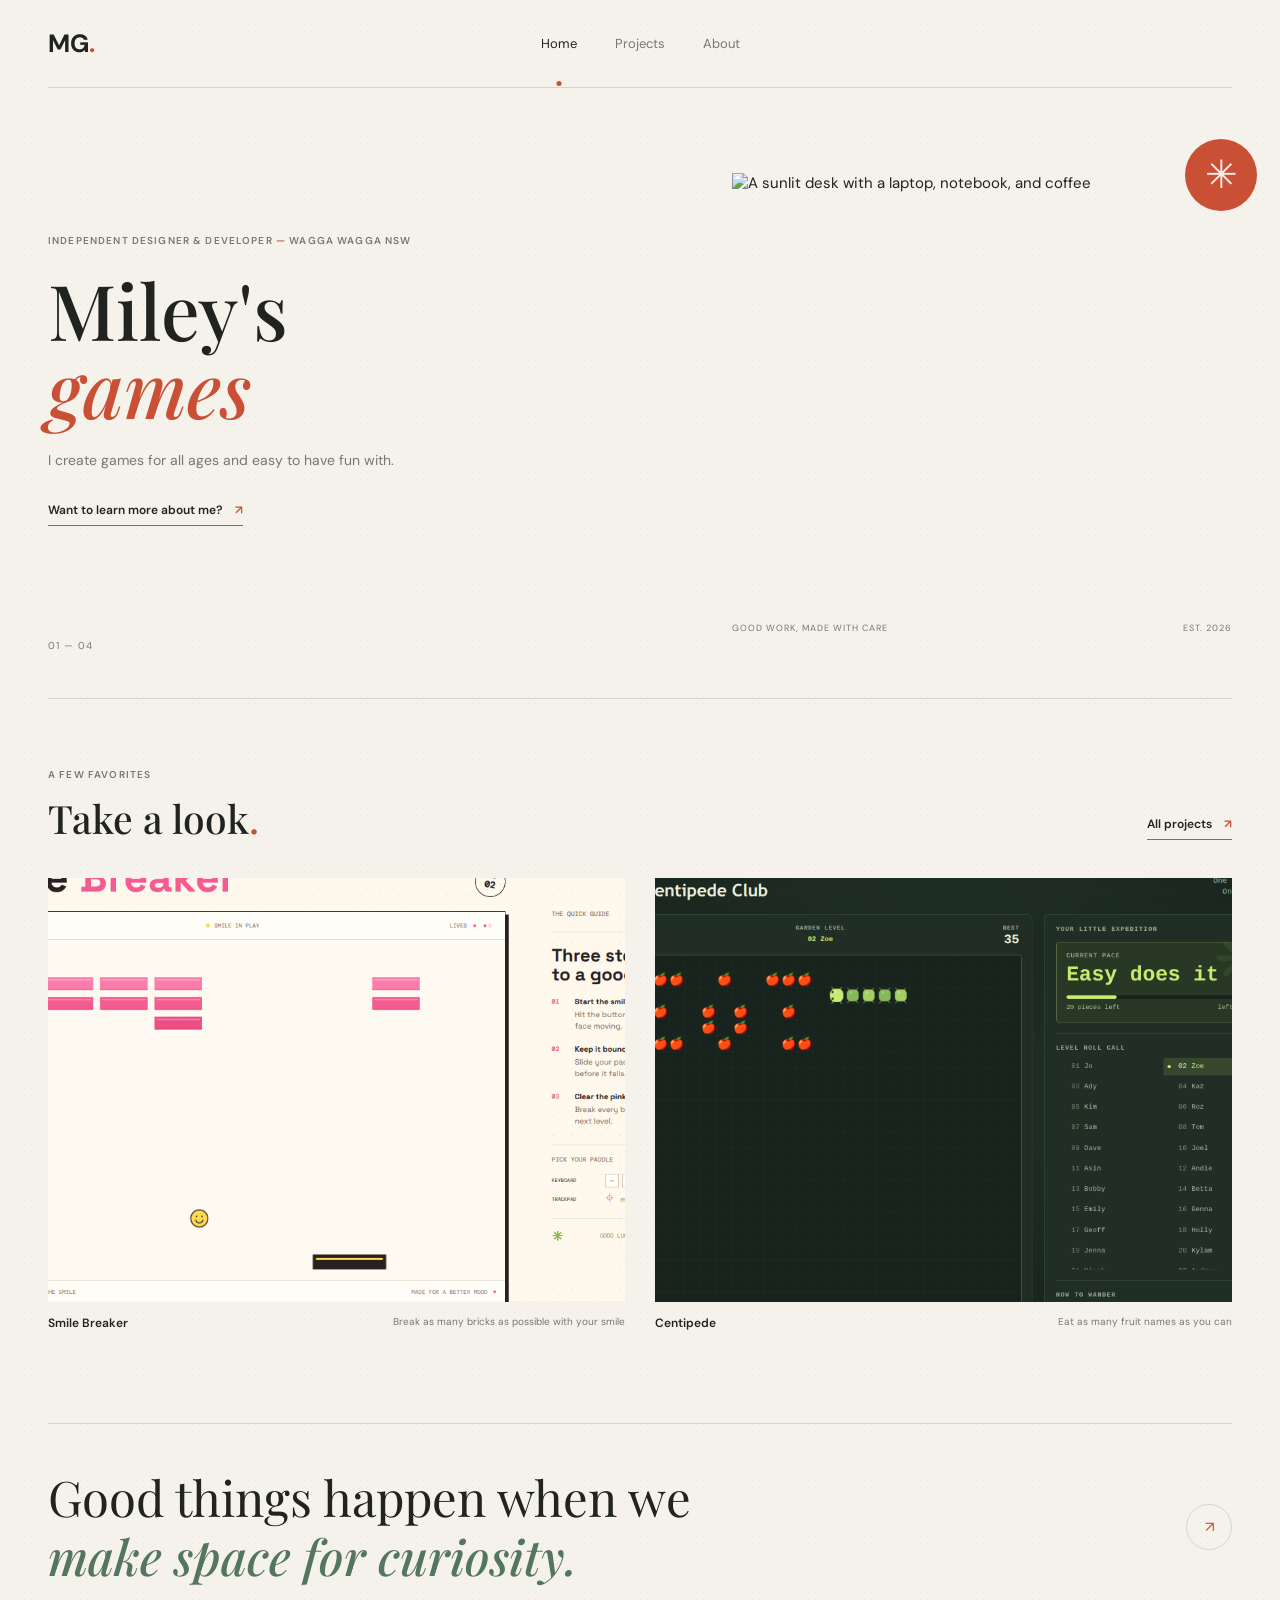
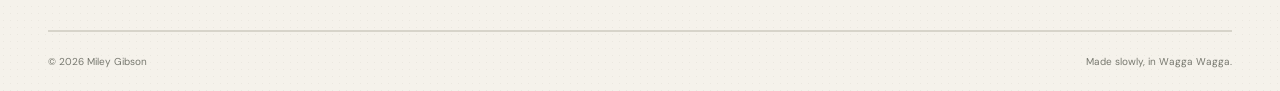
==== commit e7512d15: "fixed words for heading on index" ====
--- a/index.html
+++ b/index.html
@@ -24,7 +24,7 @@
       <section class="home-hero page-wrap">
         <div class="hero-copy">
           <p class="eyebrow">Independent designer & developer <span>—</span> Wagga Wagga NSW</p>
-          <h1>Miley's<br><br><em>games</em></h1>
+          <h1>Miley's<br><em>games</em></h1>
           <p class="hero-intro">I create games for all ages and easy to have fun with.</p>
           <a class="text-link" href="about.html">Want to learn more about me? <span aria-hidden="true">↗</span></a>
         </div>
